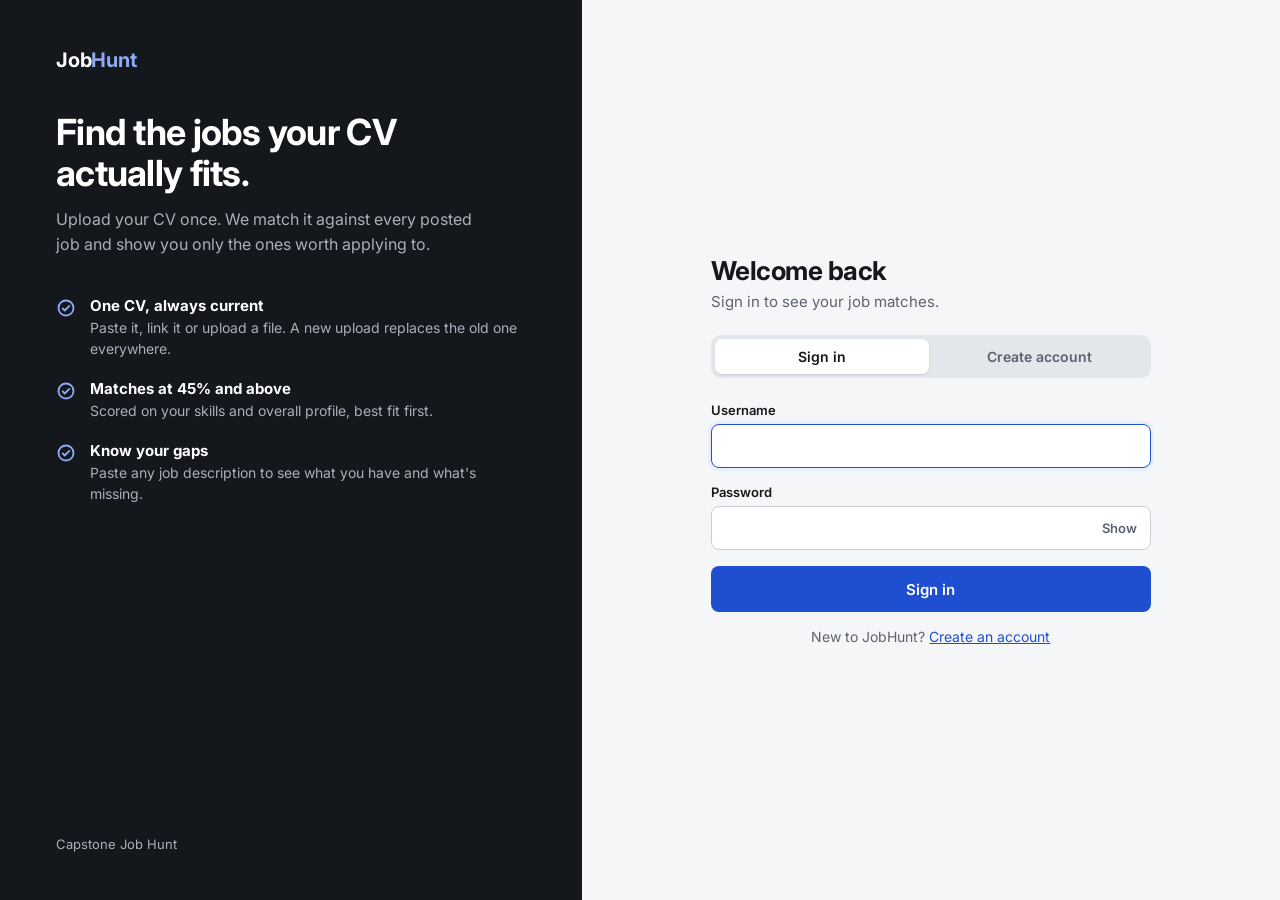
==== static/index.html @ 0207b231 "adding ui" ====
<!DOCTYPE html>
<html lang="en">
<head>
  <meta charset="UTF-8" />
  <meta name="viewport" content="width=device-width, initial-scale=1.0" />
  <title>JobHunt — Sign in</title>
  <link rel="icon" href="/static/favicon.svg" type="image/svg+xml" />
  <link rel="preconnect" href="https://fonts.googleapis.com" />
  <link href="https://fonts.googleapis.com/css2?family=Inter:wght@400;500;600;700&display=swap" rel="stylesheet" />
  <link rel="stylesheet" href="/static/app.css" />
</head>
<body>
  <div id="root"></div>
  <noscript>JobHunt needs JavaScript enabled to sign in.</noscript>

  <!-- React 18.3.1 + htm 3.1.1 (JSX-like tagged templates), vendored so the page
       works without any CDN and needs no build step. -->
  <script src="/static/vendor/react.production.min.js"></script>
  <script src="/static/vendor/react-dom.production.min.js"></script>
  <script src="/static/vendor/htm.umd.js"></script>
  <script src="/static/app.js"></script>
</body>
</html>
---- static/app.css ----
:root {
  --bg: #f5f6f8;
  --surface: #ffffff;
  --ink: #14171c;
  --dim: #5b6270;
  --line: #e3e6eb;
  --field: #c9cfd8;
  --accent: #1f4fd1;
  --accent-hover: #163a9e;
  --accent-soft: #e8eefc;
  --on-accent: #ffffff;
  --danger: #a3361f;
  --danger-soft: #fcebe7;
  --success: #0f5f3a;
  --success-soft: #e3f4ea;
  --brand-bg: #14171c;
  --brand-ink: #ffffff;
  --brand-dim: #a9b0bc;
  --radius: 10px;
}

@media (prefers-color-scheme: dark) {
  :root {
    --bg: #0f1115;
    --surface: #181b21;
    --ink: #e9eaed;
    --dim: #9aa1ad;
    --line: #2a2f38;
    --field: #3a404b;
    --accent: #7d9cf0;
    --accent-hover: #a3baf5;
    --accent-soft: #1e2840;
    --on-accent: #0f1115;
    --danger: #f0a08e;
    --danger-soft: #3a1f19;
    --success: #8fd3ad;
    --success-soft: #16301f;
    --brand-bg: #0a0c0f;
  }
}

* { box-sizing: border-box; }
html, body { margin: 0; height: 100%; }
body {
  background: var(--bg);
  color: var(--ink);
  font-family: Inter, system-ui, -apple-system, "Segoe UI", sans-serif;
  font-size: 15px;
  -webkit-font-smoothing: antialiased;
}
a { color: var(--accent); }
a:hover { color: var(--accent-hover); }
:focus-visible { outline: 2px solid var(--accent); outline-offset: 2px; }

/* ---------- auth layout ---------- */
.auth { min-height: 100vh; display: grid; grid-template-columns: minmax(0, 5fr) minmax(0, 6fr); }
.brand {
  background: var(--brand-bg);
  color: var(--brand-ink);
  padding: 48px 56px;
  display: flex;
  flex-direction: column;
  gap: 40px;
}
.logo { font-size: 20px; font-weight: 700; letter-spacing: -0.01em; }
.logo span { color: #8fa9f5; }
.brand h1 { margin: 0; font-size: 36px; line-height: 1.15; letter-spacing: -0.02em; font-weight: 700; max-width: 460px; }
.brand p { margin: 12px 0 0; color: var(--brand-dim); font-size: 16px; line-height: 1.55; max-width: 440px; }
.features { list-style: none; margin: 0; padding: 0; display: flex; flex-direction: column; gap: 20px; }
.features li { display: flex; gap: 14px; align-items: flex-start; }
.features svg { flex: none; margin-top: 2px; }
.features strong { display: block; font-size: 15px; margin-bottom: 2px; }
.features span { color: var(--brand-dim); font-size: 14px; line-height: 1.5; }
.brand-foot { margin-top: auto; color: var(--brand-dim); font-size: 13px; }

.panel { display: flex; align-items: center; justify-content: center; padding: 48px 24px; }
.card { width: 100%; max-width: 440px; display: flex; flex-direction: column; gap: 24px; }
.card-head h2 { margin: 0; font-size: 26px; font-weight: 700; letter-spacing: -0.02em; }
.card-head p { margin: 6px 0 0; color: var(--dim); }
.mobile-logo { display: none; }

.tabs { display: flex; background: var(--line); border-radius: var(--radius); padding: 4px; gap: 4px; }
.tabs a {
  flex: 1;
  text-align: center;
  padding: 9px 0;
  border-radius: 7px;
  font-size: 14px;
  font-weight: 600;
  color: var(--dim);
  text-decoration: none;
}
.tabs a[aria-current="page"] { background: var(--surface); color: var(--ink); box-shadow: 0 1px 2px rgba(20, 23, 28, 0.12); }

/* ---------- form ---------- */
form { display: flex; flex-direction: column; gap: 16px; }
.row { display: grid; grid-template-columns: repeat(2, minmax(0, 1fr)); gap: 16px; }
.field { display: flex; flex-direction: column; gap: 6px; }
.field label { font-size: 13px; font-weight: 600; }
.field .hint { font-weight: 400; color: var(--dim); }
.input-wrap { position: relative; display: flex; }
.field input {
  width: 100%;
  min-height: 44px;
  padding: 0 12px;
  border: 1px solid var(--field);
  border-radius: 8px;
  background: var(--surface);
  color: var(--ink);
  font: inherit;
}
.field input:focus { border-color: var(--accent); outline: none; box-shadow: 0 0 0 3px var(--accent-soft); }
.field input[aria-invalid="true"] { border-color: var(--danger); }
.field .error { color: var(--danger); font-size: 13px; }
.reveal {
  position: absolute;
  right: 4px;
  top: 50%;
  transform: translateY(-50%);
  min-height: 36px;
  padding: 0 10px;
  border: none;
  background: none;
  color: var(--dim);
  font: inherit;
  font-size: 13px;
  font-weight: 600;
  cursor: pointer;
}
.reveal:hover { color: var(--ink); }

.switch-row { display: flex; align-items: center; justify-content: space-between; gap: 16px; padding: 4px 0; }
.switch-row .label { font-size: 14px; font-weight: 600; }
.switch-row .help { font-size: 13px; color: var(--dim); }
.switch {
  flex: none;
  width: 44px;
  height: 26px;
  border-radius: 999px;
  border: none;
  padding: 3px;
  background: var(--field);
  cursor: pointer;
  display: flex;
  justify-content: flex-start;
  transition: background 0.15s;
}
.switch[aria-checked="true"] { background: var(--accent); justify-content: flex-end; }
.switch::after { content: ""; width: 20px; height: 20px; border-radius: 50%; background: #fff; box-shadow: 0 1px 2px rgba(0, 0, 0, 0.25); }

.optional { border-top: 1px solid var(--line); padding-top: 12px; display: flex; flex-direction: column; gap: 16px; }

.btn {
  min-height: 46px;
  border-radius: 8px;
  border: none;
  background: var(--accent);
  color: var(--on-accent);
  font: inherit;
  font-weight: 600;
  cursor: pointer;
  display: inline-flex;
  align-items: center;
  justify-content: center;
  gap: 8px;
  padding: 0 20px;
  text-decoration: none;
}
.btn:hover { background: var(--accent-hover); color: var(--on-accent); }
.btn:disabled { opacity: 0.6; cursor: progress; }
.btn.secondary { background: var(--surface); color: var(--ink); border: 1px solid var(--field); }
.btn.secondary:hover { background: var(--bg); color: var(--ink); }
.spinner { width: 16px; height: 16px; border: 2px solid currentColor; border-top-color: transparent; border-radius: 50%; animation: spin 0.7s linear infinite; }
@keyframes spin { to { transform: rotate(360deg); } }

.alert { border-radius: 8px; padding: 12px 14px; font-size: 14px; line-height: 1.45; }
.alert.error { background: var(--danger-soft); color: var(--danger); }
.alert.success { background: var(--success-soft); color: var(--success); }
.switch-link { text-align: center; color: var(--dim); font-size: 14px; margin: 0; }

/* ---------- home ---------- */
.home { max-width: 960px; margin: 0 auto; padding: 32px 24px 64px; display: flex; flex-direction: column; gap: 28px; }
.topbar { display: flex; justify-content: space-between; align-items: center; gap: 16px; flex-wrap: wrap; }
.topbar .logo span { color: var(--accent); }
.who { display: flex; align-items: center; gap: 12px; }
.avatar { width: 36px; height: 36px; border-radius: 50%; background: var(--ink); color: var(--bg); display: grid; place-items: center; font-weight: 700; }
.home h1 { margin: 0; font-size: 28px; letter-spacing: -0.02em; }
.home .lead { margin: 6px 0 0; color: var(--dim); }
.tiles { display: grid; grid-template-columns: repeat(3, minmax(0, 1fr)); gap: 16px; }
.tile {
  background: var(--surface);
  border: 1px solid var(--line);
  border-radius: 12px;
  padding: 20px;
  display: flex;
  flex-direction: column;
  gap: 8px;
  text-decoration: none;
  color: var(--ink);
}
.tile:hover { border-color: var(--accent); color: var(--ink); }
.tile strong { font-size: 16px; }
.tile span { color: var(--dim); font-size: 14px; line-height: 1.5; }
.tile .go { margin-top: auto; padding-top: 8px; color: var(--accent); font-weight: 600; font-size: 14px; }

@media (max-width: 900px) {
  .auth { grid-template-columns: 1fr; }
  .brand { display: none; }
  .mobile-logo { display: block; }
  .mobile-logo span { color: var(--accent); }
  .tiles { grid-template-columns: 1fr; }
}
@media (max-width: 560px) {
  .row { grid-template-columns: 1fr; }
  .panel { padding: 32px 16px; }
}
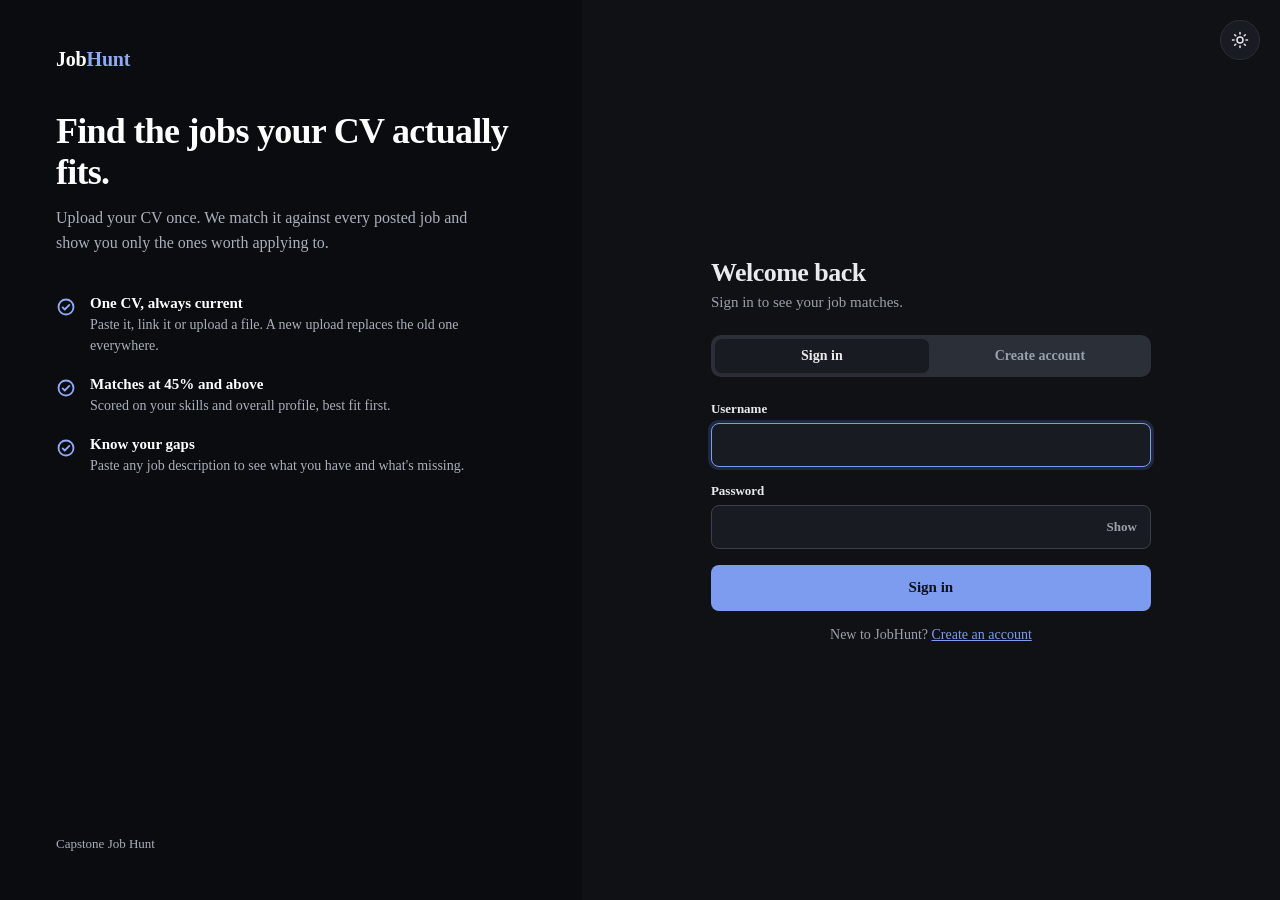
==== commit 3b5b079e: "updatinf job-recomm and version2 chatbot" ====
--- a/static/index.html
+++ b/static/index.html
@@ -3,10 +3,16 @@
 <head>
   <meta charset="UTF-8" />
   <meta name="viewport" content="width=device-width, initial-scale=1.0" />
-  <title>JobHunt — Sign in</title>
+  <title>JobHunt</title>
   <link rel="icon" href="/static/favicon.svg" type="image/svg+xml" />
-  <link rel="preconnect" href="https://fonts.googleapis.com" />
-  <link href="https://fonts.googleapis.com/css2?family=Inter:wght@400;500;600;700&display=swap" rel="stylesheet" />
+  <script>
+    // Apply the saved theme before first paint (default: dark) so there's no light flash.
+    (function () {
+      var theme = "dark";
+      try { theme = localStorage.getItem("jobhunt_theme") || "dark"; } catch (e) {}
+      document.documentElement.setAttribute("data-theme", theme);
+    })();
+  </script>
   <link rel="stylesheet" href="/static/app.css" />
 </head>
 <body>
@@ -18,6 +24,8 @@
   <script src="/static/vendor/react.production.min.js"></script>
   <script src="/static/vendor/react-dom.production.min.js"></script>
   <script src="/static/vendor/htm.umd.js"></script>
+  <script src="/static/core.js"></script>
+  <script src="/static/pages.js"></script>
   <script src="/static/app.js"></script>
 </body>
 </html>
--- a/static/app.css
+++ b/static/app.css
@@ -13,38 +13,45 @@
   --danger-soft: #fcebe7;
   --success: #0f5f3a;
   --success-soft: #e3f4ea;
+  --warn: #6b4100;
+  --warn-soft: #fff4e0;
+  --chip: #eef0f3;
   --brand-bg: #14171c;
   --brand-ink: #ffffff;
   --brand-dim: #a9b0bc;
   --radius: 10px;
 }
 
-@media (prefers-color-scheme: dark) {
-  :root {
-    --bg: #0f1115;
-    --surface: #181b21;
-    --ink: #e9eaed;
-    --dim: #9aa1ad;
-    --line: #2a2f38;
-    --field: #3a404b;
-    --accent: #7d9cf0;
-    --accent-hover: #a3baf5;
-    --accent-soft: #1e2840;
-    --on-accent: #0f1115;
-    --danger: #f0a08e;
-    --danger-soft: #3a1f19;
-    --success: #8fd3ad;
-    --success-soft: #16301f;
-    --brand-bg: #0a0c0f;
-  }
+/* Dark is the default theme; the toggle in the top bar switches data-theme. */
+:root[data-theme="dark"] {
+  color-scheme: dark;
+  --bg: #0f1115;
+  --surface: #181b21;
+  --ink: #e9eaed;
+  --dim: #9aa1ad;
+  --line: #2a2f38;
+  --field: #3a404b;
+  --accent: #7d9cf0;
+  --accent-hover: #a3baf5;
+  --accent-soft: #1e2840;
+  --on-accent: #0f1115;
+  --danger: #f0a08e;
+  --danger-soft: #3a1f19;
+  --success: #8fd3ad;
+  --success-soft: #16301f;
+  --warn: #f3c776;
+  --warn-soft: #33270f;
+  --chip: #252a33;
+  --brand-bg: #0a0c0f;
 }
 
 * { box-sizing: border-box; }
+button, input, textarea, select { font-family: inherit; } /* form controls don't inherit fonts by default */
 html, body { margin: 0; height: 100%; }
 body {
   background: var(--bg);
   color: var(--ink);
-  font-family: Inter, system-ui, -apple-system, "Segoe UI", sans-serif;
+  font-family: "Times New Roman", Times, serif;
   font-size: 15px;
   -webkit-font-smoothing: antialiased;
 }
@@ -74,7 +81,7 @@
 .brand-foot { margin-top: auto; color: var(--brand-dim); font-size: 13px; }
 
 .panel { display: flex; align-items: center; justify-content: center; padding: 48px 24px; }
-.card { width: 100%; max-width: 440px; display: flex; flex-direction: column; gap: 24px; }
+.auth-card { width: 100%; max-width: 440px; display: flex; flex-direction: column; gap: 24px; }
 .card-head h2 { margin: 0; font-size: 26px; font-weight: 700; letter-spacing: -0.02em; }
 .card-head p { margin: 6px 0 0; color: var(--dim); }
 .mobile-logo { display: none; }
@@ -178,39 +185,153 @@
 .alert.success { background: var(--success-soft); color: var(--success); }
 .switch-link { text-align: center; color: var(--dim); font-size: 14px; margin: 0; }
 
-/* ---------- home ---------- */
-.home { max-width: 960px; margin: 0 auto; padding: 32px 24px 64px; display: flex; flex-direction: column; gap: 28px; }
-.topbar { display: flex; justify-content: space-between; align-items: center; gap: 16px; flex-wrap: wrap; }
-.topbar .logo span { color: var(--accent); }
-.who { display: flex; align-items: center; gap: 12px; }
-.avatar { width: 36px; height: 36px; border-radius: 50%; background: var(--ink); color: var(--bg); display: grid; place-items: center; font-weight: 700; }
-.home h1 { margin: 0; font-size: 28px; letter-spacing: -0.02em; }
-.home .lead { margin: 6px 0 0; color: var(--dim); }
-.tiles { display: grid; grid-template-columns: repeat(3, minmax(0, 1fr)); gap: 16px; }
-.tile {
-  background: var(--surface);
-  border: 1px solid var(--line);
-  border-radius: 12px;
-  padding: 20px;
-  display: flex;
-  flex-direction: column;
-  gap: 8px;
-  text-decoration: none;
-  color: var(--ink);
-}
-.tile:hover { border-color: var(--accent); color: var(--ink); }
-.tile strong { font-size: 16px; }
-.tile span { color: var(--dim); font-size: 14px; line-height: 1.5; }
-.tile .go { margin-top: auto; padding-top: 8px; color: var(--accent); font-weight: 600; font-size: 14px; }
+.theme-toggle {
+  flex: none; width: 40px; height: 40px; border-radius: 50%; border: 1px solid var(--line);
+  background: var(--surface); color: var(--ink); display: grid; place-items: center; cursor: pointer;
+}
+.theme-toggle:hover { border-color: var(--accent); color: var(--accent); }
+.panel { position: relative; }
+.panel > .theme-toggle { position: absolute; top: 20px; right: 20px; }
 
 @media (max-width: 900px) {
   .auth { grid-template-columns: 1fr; }
   .brand { display: none; }
   .mobile-logo { display: block; }
   .mobile-logo span { color: var(--accent); }
-  .tiles { grid-template-columns: 1fr; }
 }
 @media (max-width: 560px) {
   .row { grid-template-columns: 1fr; }
   .panel { padding: 32px 16px; }
 }
+
+/* ---------- signed-in app ---------- */
+.shell { min-height: 100vh; display: flex; flex-direction: column; }
+.appbar {
+  position: sticky; top: 0; z-index: 5;
+  display: flex; align-items: center; gap: 24px;
+  padding: 10px 24px; background: var(--surface); border-bottom: 1px solid var(--line);
+}
+.appbar .logo { text-decoration: none; color: var(--ink); }
+.appbar .logo span { color: var(--accent); }
+.appnav { display: flex; gap: 4px; flex: 1; min-width: 0; }
+.appnav a { padding: 9px 14px; border-radius: 8px; color: var(--dim); font-size: 14px; font-weight: 600; text-decoration: none; white-space: nowrap; }
+.appnav a:hover { background: var(--bg); color: var(--ink); }
+.appnav a[aria-current="page"] { background: var(--accent-soft); color: var(--accent); }
+.who { display: flex; align-items: center; gap: 10px; flex: none; }
+.who-name { font-size: 14px; font-weight: 600; }
+.avatar { width: 32px; height: 32px; border-radius: 50%; background: var(--ink); color: var(--bg); display: grid; place-items: center; font-weight: 700; font-size: 14px; }
+.btn.small { min-height: 36px; padding: 0 12px; font-size: 13px; }
+
+.page { width: 100%; max-width: 1000px; margin: 0 auto; padding: 28px 24px 64px; display: flex; flex-direction: column; gap: 18px; }
+.page-head { display: flex; flex-wrap: wrap; justify-content: space-between; align-items: flex-end; gap: 12px; }
+.page-head h1 { margin: 0; font-size: 26px; letter-spacing: -0.02em; }
+.lead { margin: 6px 0 0; color: var(--dim); }
+.muted { color: var(--dim); }
+.count { margin: 0; font-size: 14px; }
+.sr-only { position: absolute; width: 1px; height: 1px; overflow: hidden; clip: rect(0 0 0 0); white-space: nowrap; }
+
+.card { background: var(--surface); border: 1px solid var(--line); border-radius: 12px; padding: 20px 22px; display: flex; flex-direction: column; gap: 14px; }
+.card h2 { margin: 0; font-size: 18px; }
+.card h3 { margin: 4px 0 0; font-size: 13px; color: var(--dim); text-transform: uppercase; letter-spacing: 0.05em; }
+.card h4 { margin: 0 0 8px; font-size: 12px; color: var(--dim); text-transform: uppercase; letter-spacing: 0.05em; }
+.card-row { display: flex; align-items: center; gap: 10px 12px; flex-wrap: wrap; }
+.card-row.spread { justify-content: space-between; }
+.empty-inline { flex-direction: row; gap: 6px; flex-wrap: wrap; }
+.actions { display: flex; justify-content: flex-end; gap: 12px; }
+.actions.start { justify-content: flex-start; }
+.pill { font-size: 12px; font-weight: 600; padding: 3px 10px; border-radius: 999px; }
+.pill.ok { background: var(--success-soft); color: var(--success); }
+
+.stats { display: grid; grid-template-columns: repeat(4, minmax(0, 1fr)); gap: 16px; }
+.stats div { display: flex; flex-direction: column; gap: 2px; }
+.stats span { font-size: 12px; color: var(--dim); }
+.stats strong { font-size: 20px; overflow-wrap: anywhere; }
+.stats .cap { text-transform: capitalize; }
+
+.chips { display: flex; flex-wrap: wrap; gap: 6px; }
+.chip { font-size: 13px; padding: 5px 10px; border-radius: 6px; background: var(--chip); }
+.chip.outline { background: transparent; border: 1px solid var(--field); }
+.chip.have { background: var(--accent-soft); color: var(--accent); }
+.chip.gap { background: var(--warn-soft); color: var(--warn); }
+
+.segmented { display: inline-flex; flex-wrap: wrap; background: var(--line); border-radius: 10px; padding: 4px; gap: 4px; }
+.segmented button { min-height: 36px; padding: 0 14px; border: none; border-radius: 7px; background: transparent; color: var(--dim); font: inherit; font-size: 13px; font-weight: 600; cursor: pointer; }
+.segmented button[aria-checked="true"] { background: var(--surface); color: var(--ink); box-shadow: 0 1px 2px rgba(20, 23, 28, 0.12); }
+
+.field textarea, .field select, .field.search input { width: 100%; padding: 10px 12px; border: 1px solid var(--field); border-radius: 8px; background: var(--surface); color: var(--ink); font: inherit; }
+.field select, .field.search input { min-height: 44px; }
+.field textarea { resize: vertical; line-height: 1.5; }
+.field textarea:focus, .field select:focus, .field.search input:focus { border-color: var(--accent); outline: none; box-shadow: 0 0 0 3px var(--accent-soft); }
+
+.dropzone { display: flex; flex-direction: column; align-items: center; justify-content: center; gap: 6px; min-height: 170px; padding: 18px; text-align: center; cursor: pointer; border: 1.5px dashed var(--field); border-radius: 12px; background: var(--bg); color: var(--accent); }
+.dropzone strong { color: var(--ink); overflow-wrap: anywhere; }
+.dropzone.over, .dropzone:hover { border-color: var(--accent); background: var(--accent-soft); }
+.dropzone.has-file { border-style: solid; border-color: var(--accent); }
+.dropzone input { font-size: 13px; color: var(--dim); max-width: 100%; }
+
+.share { display: flex; align-items: center; gap: 12px; flex-wrap: wrap; background: var(--bg); border-radius: 8px; padding: 10px 12px; }
+.share a { flex: 1 1 240px; min-width: 0; overflow-wrap: anywhere; font-weight: 600; }
+.alert.warn { background: var(--warn-soft); color: var(--warn); }
+.alert.warn a { color: inherit; font-weight: 600; }
+.loading { display: flex; align-items: center; gap: 10px; color: var(--dim); padding: 24px 0; }
+.spinner.dark { border-color: var(--line); border-top-color: var(--accent); }
+.empty { text-align: center; padding: 40px 20px; border: 1px dashed var(--field); border-radius: 12px; display: flex; flex-direction: column; align-items: center; gap: 8px; }
+.empty h2 { margin: 0; font-size: 18px; }
+.empty p { margin: 0 0 8px; color: var(--dim); }
+
+.filters { flex-direction: row; flex-wrap: wrap; align-items: flex-end; gap: 16px 28px; }
+.filters .switch-row { gap: 10px; flex-direction: row-reverse; justify-content: flex-end; }
+.field.range { flex: 1 1 220px; }
+.field.range label { display: flex; justify-content: space-between; }
+.field.range input { width: 100%; accent-color: var(--accent); min-height: 32px; }
+
+.score { flex: none; width: 76px; height: 76px; border-radius: 12px; display: flex; flex-direction: column; align-items: center; justify-content: center; }
+.score .pct { font-size: 22px; font-weight: 700; font-variant-numeric: tabular-nums; }
+.score .lbl { font-size: 11px; font-weight: 700; text-transform: uppercase; letter-spacing: 0.05em; }
+.score.strong { background: var(--accent); color: var(--on-accent); }
+.score.good { background: var(--accent-soft); color: var(--accent); }
+.score.fair { background: var(--warn-soft); color: var(--warn); }
+.score.low { background: var(--chip); color: var(--dim); }
+
+.match-top { display: flex; gap: 18px; align-items: flex-start; }
+.match-main { min-width: 0; display: flex; flex-direction: column; gap: 4px; }
+.match-main p { margin: 0; }
+.breakdown { font-size: 14px; color: var(--dim); }
+.breakdown strong { color: var(--ink); }
+.match-foot { border-top: 1px solid var(--line); padding-top: 10px; display: flex; flex-direction: column; gap: 10px; }
+.link-btn { align-self: flex-start; min-height: 36px; display: inline-flex; align-items: center; padding: 0; border: none; background: none; color: var(--accent); font: inherit; font-weight: 600; cursor: pointer; text-decoration: none; }
+.explanation { display: flex; flex-direction: column; gap: 12px; background: var(--bg); border-radius: 10px; padding: 14px 16px; line-height: 1.55; }
+.explanation p { margin: 0; }
+.explanation ul { margin: 0; padding-left: 18px; display: flex; flex-direction: column; gap: 4px; }
+.two-col { display: grid; grid-template-columns: repeat(2, minmax(0, 1fr)); gap: 16px; }
+
+.tiles { display: grid; grid-template-columns: repeat(3, minmax(0, 1fr)); gap: 16px; }
+.tile {
+  background: var(--surface); border: 1px solid var(--line); border-radius: 12px; padding: 22px;
+  display: flex; flex-direction: column; gap: 10px; text-decoration: none; color: var(--ink);
+}
+.tile:hover { border-color: var(--accent); color: var(--ink); box-shadow: 0 2px 10px rgba(20, 23, 28, 0.06); }
+.tile strong { font-size: 18px; }
+.tile-body { color: var(--dim); font-size: 14px; line-height: 1.5; }
+.tile-state { align-self: flex-start; font-size: 12px; font-weight: 600; padding: 4px 10px; border-radius: 999px; background: var(--chip); color: var(--dim); }
+.tile-state.ok { background: var(--success-soft); color: var(--success); }
+.tile .go { margin-top: auto; padding-top: 6px; color: var(--accent); font-weight: 600; font-size: 14px; }
+
+@media (max-width: 860px) {
+  .tiles { grid-template-columns: 1fr; }
+}
+@media (max-width: 640px) {
+  .appbar { flex-wrap: wrap; gap: 8px 12px; padding: 8px 16px; }
+  .appnav { order: 3; flex-basis: 100%; }
+  .appnav a { flex: 1; text-align: center; }
+  .who { margin-left: auto; }
+  .who-name { display: none; }
+  .page { padding: 20px 16px 48px; }
+  .page-head .segmented { width: 100%; }
+  .page-head .segmented button { flex: 1; }
+  .stats { grid-template-columns: repeat(2, minmax(0, 1fr)); }
+  .two-col { grid-template-columns: 1fr; }
+  .match-top { gap: 14px; }
+  .score { width: 64px; height: 64px; }
+  .card { padding: 16px; }
+}
